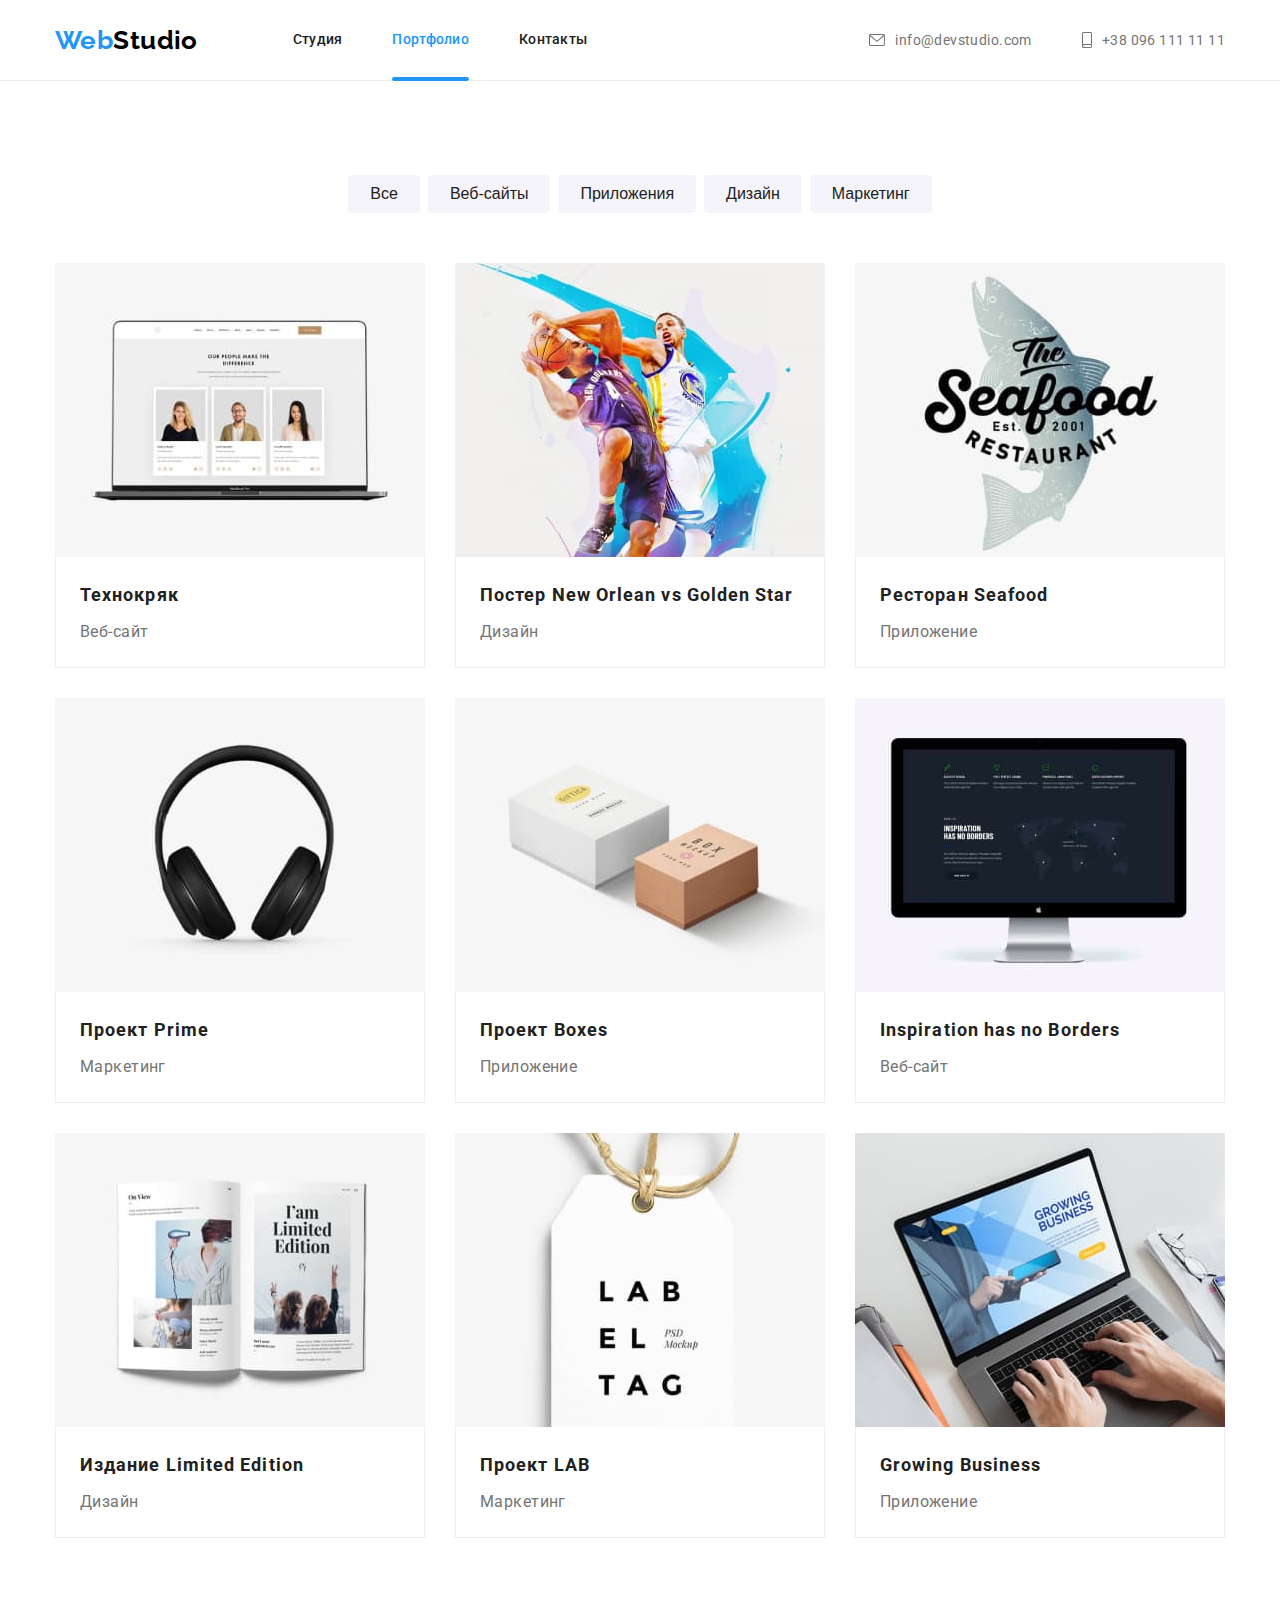
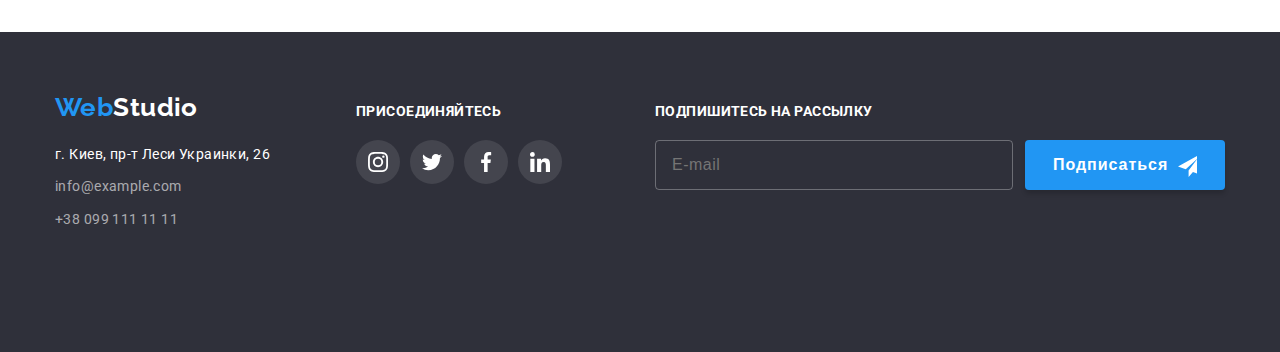
==== portfolio.html @ 33a48006 "clone files" ====
<!DOCTYPE html>
<html lang="ru">
  <head>
    <meta charset="UTF-8" />
    <meta http-equiv="X-UA-Compatible" content="IE=edge" />
    <meta name="viewport" content="width=device-width, initial-scale=1.0" />
    <title>Document</title>
    <link rel="preconnect" href="https://fonts.googleapis.com" />
    <link rel="preconnect" href="https://fonts.gstatic.com" crossorigin />
    <link
      href="https://fonts.googleapis.com/css2?family=Raleway:wght@700&family=Roboto:wght@400;500;700;900&display=swap"
      rel="stylesheet"
    />
    <link
      rel="stylesheet"
      href="https://cdnjs.cloudflare.com/ajax/libs/modern-normalize/1.1.0/modern-normalize.min.css"
      integrity="sha512-wpPYUAdjBVSE4KJnH1VR1HeZfpl1ub8YT/NKx4PuQ5NmX2tKuGu6U/JRp5y+Y8XG2tV+wKQpNHVUX03MfMFn9Q=="
      crossorigin="anonymous"
      referrerpolicy="no-referrer"
    />
    <link rel="stylesheet" href="./css/styles.css" />
  </head>
  <body>
    <!--шапка-->
    <header class="page-header">
      <div class="container header">
        <nav class="nav">
          <a href="" class="logo"><span class="accent">Web</span>Studio</a>
          <ul class="nav-list">
            <li class="item">
              <a href="./index.html" class="link">Студия</a>
            </li>
            <li class="item">
              <a href="./portfolio.html" class="link current">Портфолио</a>
            </li>
            <li class="item">
              <a href="" class="link">Контакты</a>
            </li>
          </ul>
        </nav>
        <ul class="auth-list">
          <li class="auth-item">
            <a href="mailto:info@devstudio.com" class="auth-link">
              <svg class="auth-icon" width="16" height="12">
                <use href="./images/icons.svg#icon-envelope"></use>
              </svg>
              info@devstudio.com</a
            >
          </li>
          <li class="auth-item">
            <a href="tel:+380961111111" class="auth-link">
              <svg class="auth-icon" width="10" height="16">
                <use href="./images/icons.svg#icon-smartphone"></use>
              </svg>
              +38 096 111 11 11</a
            >
          </li>
        </ul>
      </div>
    </header>

    <main>
      <!--Наши работы-->
      <section class="section">
        <div class="container">
          <h1 class="portfolio-title">Наши работы</h1>
          <ul class="portfolio-buttons">
            <li class="item">
              <button type="button" class="button">Все</button>
            </li>
            <li class="item">
              <button type="button" class="button">Веб-сайты</button>
            </li>
            <li class="item">
              <button type="button" class="button">Приложения</button>
            </li>
            <li class="item">
              <button type="button" class="button">Дизайн</button>
            </li>
            <li class="item">
              <button type="button" class="button">Маркетинг</button>
            </li>
          </ul>

          <ul class="portfolio-card">
            <li class="portfolio-card-item">
              <a class="portfolio-card-link" href="">
                <div class="portfolio-card-photo">
                  <div class="portfolio-overlay">
                    <p>
                      Ресурс предлагает комплексные предложения с разным уровнем
                      функционала и сервисов. Все это позволит посетителю
                      получить исчерпывающие сведения о компании или частном
                      лице.
                    </p>
                  </div>
                  <img
                    src="./images/work1.jpg"
                    alt="интерфейс веб-сайта на макбуке"
                    width="370"
                    height="294"
                  />
                </div>
                <div class="card-content">
                  <h2 class="title">Технокряк</h2>
                  <p class="text">Веб-сайт</p>
                </div>
              </a>
            </li>
            <li class="portfolio-card-item">
              <a class="portfolio-card-link" href="">
                <div class="portfolio-card-photo">
                  <div class="portfolio-overlay">
                    <p>
                      Ресурс предлагает комплексные предложения с разным уровнем
                      функционала и сервисов. Все это позволит посетителю
                      получить исчерпывающие сведения о компании или частном
                      лице.
                    </p>
                  </div>
                  <img
                    src="./images/work2.jpg"
                    alt="два баскетболиста с мячом"
                    width="370"
                    height="294"
                  />
                </div>
                <div class="card-content">
                  <h2 class="title">
                    Постер
                    <span lang="en">New Orlean vs Golden Star</span>
                  </h2>
                  <p class="text">Дизайн</p>
                </div>
              </a>
            </li>
            <li class="portfolio-card-item">
              <a class="portfolio-card-link" href="">
                <div class="portfolio-card-photo">
                  <div class="portfolio-overlay">
                    <p>
                      Ресурс предлагает комплексные предложения с разным уровнем
                      функционала и сервисов. Все это позволит посетителю
                      получить исчерпывающие сведения о компании или частном
                      лице.
                    </p>
                  </div>
                  <img
                    src="./images/work3.jpg"
                    alt="логотип ресторана сифуд"
                    width="370"
                    height="294"
                  />
                </div>
                <div class="card-content">
                  <h2 class="title">Ресторан <span lang="en">Seafood</span></h2>
                  <p class="text">Приложение</p>
                </div>
              </a>
            </li>
            <li class="portfolio-card-item">
              <a class="portfolio-card-link" href="">
                <div class="portfolio-card-photo">
                  <div class="portfolio-overlay">
                    <p>
                      Ресурс предлагает комплексные предложения с разным уровнем
                      функционала и сервисов. Все это позволит посетителю
                      получить исчерпывающие сведения о компании или частном
                      лице.
                    </p>
                  </div>
                  <img
                    src="./images/work4.jpg"
                    alt="наушники"
                    width="370"
                    height="294"
                  />
                </div>
                <div class="card-content">
                  <h2 class="title">Проект <span lang="en">Prime</span></h2>
                  <p class="text">Маркетинг</p>
                </div>
              </a>
            </li>
            <li class="portfolio-card-item">
              <a class="portfolio-card-link" href="">
                <div class="portfolio-card-photo">
                  <div class="portfolio-overlay">
                    <p>
                      Ресурс предлагает комплексные предложения с разным уровнем
                      функционала и сервисов. Все это позволит посетителю
                      получить исчерпывающие сведения о компании или частном
                      лице.
                    </p>
                  </div>
                  <img
                    src="./images/work5.jpg"
                    alt="две коробки"
                    width="370"
                    height="294"
                  />
                </div>
                <div class="card-content">
                  <h2 class="title">Проект <span lang="en">Boxes</span></h2>
                  <p class="text">Приложение</p>
                </div>
              </a>
            </li>
            <li class="portfolio-card-item">
              <a class="portfolio-card-link" href="">
                <div class="portfolio-card-photo">
                  <div class="portfolio-overlay">
                    <p>
                      Ресурс предлагает комплексные предложения с разным уровнем
                      функционала и сервисов. Все это позволит посетителю
                      получить исчерпывающие сведения о компании или частном
                      лице.
                    </p>
                  </div>
                  <img
                    src="./images/work6.jpg"
                    alt="интерфейс веб-сайта на мониторе"
                    width="370"
                    height="294"
                  />
                </div>
                <div class="card-content">
                  <h2 lang="en" class="title">Inspiration has no Borders</h2>
                  <p class="text">Веб-сайт</p>
                </div>
              </a>
            </li>
            <li class="portfolio-card-item">
              <a class="portfolio-card-link" href="">
                <div class="portfolio-card-photo">
                  <div class="portfolio-overlay">
                    <p>
                      Ресурс предлагает комплексные предложения с разным уровнем
                      функционала и сервисов. Все это позволит посетителю
                      получить исчерпывающие сведения о компании или частном
                      лице.
                    </p>
                  </div>
                  <img
                    src="./images/work7.jpg"
                    alt="разворот книги"
                    width="370"
                    height="294"
                  />
                </div>
                <div class="card-content">
                  <h2 class="title">
                    Издание
                    <span lang="en"> Limited Edition</span>
                  </h2>
                  <p class="text">Дизайн</p>
                </div>
              </a>
            </li>
            <li class="portfolio-card-item">
              <a class="portfolio-card-link" href="">
                <div class="portfolio-card-photo">
                  <div class="portfolio-overlay">
                    <p>
                      Ресурс предлагает комплексные предложения с разным уровнем
                      функционала и сервисов. Все это позволит посетителю
                      получить исчерпывающие сведения о компании или частном
                      лице.
                    </p>
                  </div>
                  <img
                    src="./images/work8.jpg"
                    alt="бирка с текстом"
                    width="370"
                    height="294"
                  />
                </div>
                <div class="card-content">
                  <h2 class="title">Проект <span lang="en">LAB</span></h2>
                  <p class="text">Маркетинг</p>
                </div>
              </a>
            </li>
            <li class="portfolio-card-item">
              <a class="portfolio-card-link" href="">
                <div class="portfolio-card-photo">
                  <div class="portfolio-overlay">
                    <p>
                      Ресурс предлагает комплексные предложения с разным уровнем
                      функционала и сервисов. Все это позволит посетителю
                      получить исчерпывающие сведения о компании или частном
                      лице.
                    </p>
                  </div>
                  <img
                    src="./images/work9.jpg"
                    alt="две руки печатают на макбуке"
                    width="370"
                    height="294"
                  />
                </div>
                <div class="card-content">
                  <h2 lang="en" class="title">Growing Business</h2>
                  <p class="text">Приложение</p>
                </div>
              </a>
            </li>
          </ul>
        </div>
      </section>
    </main>

    <footer class="footer">
      <div class="container box">
        <div class="footer-box-address">
          <a href="" class="footer-link"
            ><span class="accent">Web</span>Studio</a
          >
          <address>
            <ul class="footer-address">
              <li class="item">
                <a
                  href="https://goo.gl/maps/Y2mpPBSYpDZCKBSY6"
                  target="_blank"
                  rel="noopener noreferrer nofollow"
                  class="address"
                  >г. Киев, пр-т Леси Украинки, 26</a
                >
              </li>
              <li class="item">
                <a href="mailto:info@example.com" class="mail"
                  >info@example.com</a
                >
              </li>
              <li class="item">
                <a href="tel:+380991111111" class="phone">+38 099 111 11 11</a>
              </li>
            </ul>
          </address>
        </div>
        <div class="footer-box-cta">
          <p class="cta">присоединяйтесь</p>
          <ul class="cta-socials">
            <li class="cta-socials-item">
              <a href="" class="cta-socials-link">
                <svg class="cta-socials-icon" width="20" height="20">
                  <use href="./images/icons.svg#icon-instagram"></use>
                </svg>
              </a>
            </li>
            <li class="cta-socials-item">
              <a href="" class="cta-socials-link">
                <svg class="cta-socials-icon" width="20" height="20">
                  <use href="./images/icons.svg#icon-twitter"></use>
                </svg>
              </a>
            </li>
            <li class="cta-socials-item">
              <a href="" class="cta-socials-link">
                <svg class="cta-socials-icon" width="20" height="20">
                  <use href="./images/icons.svg#icon-facebook"></use>
                </svg>
              </a>
            </li>
            <li class="cta-socials-item">
              <a href="" class="cta-socials-link">
                <svg class="cta-socials-icon" width="20" height="20">
                  <use href="./images/icons.svg#icon-linkedin"></use>
                </svg>
              </a>
            </li>
          </ul>
        </div>
        <form name="signup-footer" class="form-footer">
          <div class="form-footer-field">
            <label class="form-footer-label" for="mail-footer"
              >Подпишитесь на рассылку</label
            >
            <input
              type="email"
              name="mail"
              id="mail-footer"
              placeholder="E-mail"
            />
          </div>

          <div class="form-footer-btn">
            <button type="submit" class="footer-btn">Подписаться</button>
          </div>
        </form>
      </div>
    </footer>
  </body>
</html>
---- css/styles.css ----
:root {
  --primary-text-color: #212121;
  --secondary-text-color: #757575;
  --accent-color: #2196f3;
  --primary-white-color: #ffffff;
  --logo-black-color: #000000;
  --address-grey-color: #ffffff99;
  --footer-background-color: #2f303a;
  --secondary-background-color: #f5f4fa;
  --timing-function: 250ms cubic-bezier(0.4, 0, 0.2, 1);
}

html {
  box-sizing: border-box;
}
*,
*::before,
*::after {
  box-sizing: inherit;
}

body {
  margin: 0;
  color: var(--primary-text-color);
  background-color: var(--primary-white-color);
  font-family: Roboto, sans-serif;
  letter-spacing: 0.03em;
  font-size: 14px;
}
ul {
  list-style: none;
  padding-left: 0;
  margin-top: 0;
  margin-bottom: 0;
}
a {
  text-decoration: none;
}

h1,
h2,
h3,
h4,
h5,
h6,
p {
  margin: 0;
  padding: 0;
}
img {
  display: block;
  max-width: 100%;
  height: auto;
}

/*  header */

.page-header {
  border-bottom: 1px solid #ececec;
}

.container {
  width: 1200px;
  padding-left: 15px;
  padding-right: 15px;
  margin-left: auto;
  margin-right: auto;
}
.section {
  padding-top: 94px;
  padding-bottom: 94px;
}

.header {
  display: flex;
  align-items: center;
}

.nav {
  display: flex;
}
.logo {
  align-self: center;
  color: var(--logo-black-color);
  text-decoration: none;
  font-family: Raleway, sans-serif;
  font-weight: 700;
  font-size: 26px;
  line-height: 1.19;
}
.accent {
  color: var(--accent-color);
}

/*  nav list*/

.nav-list {
  display: flex;
  margin-left: 95px;
  position: relative;
}

.nav-list .item + .item {
  margin-left: 50px;
}

.nav-list .link,
.auth-list .link {
  transition: color var(--timing-function);

  display: block;
  padding-top: 32px;
  padding-bottom: 32px;

  color: var(--primary-text-color);
  text-decoration: none;
  font-weight: 500;
  line-height: 1.14;
  letter-spacing: 0.02em;
}
.nav-list .link:hover,
.nav-list .link:focus {
  color: var(--accent-color);
}
.nav-list .link.current {
  position: relative;
  color: var(--accent-color);
}
.nav-list .link.current::after {
  content: "";
  position: absolute;
  left: 0;
  bottom: -1px;
  display: block;

  width: 100%;
  height: 4px;
  background: #2196f3;
  border-radius: 2px;
}
/*  auth-list */

.auth-list {
  display: flex;
  margin-left: auto;
}
.auth-link {
  transition: color var(--timing-function);

  color: var(--secondary-text-color);
  display: flex;
  align-items: center;
}
.auth-item + .auth-item {
  margin-left: 50px;
}

.auth-link:hover,
.auth-link:focus {
  color: var(--accent-color);
}

.auth-icon {
  fill: currentColor;
  margin-right: 10px;
}

.auth-item {
  padding-top: 32px;
  padding-bottom: 32px;
}

/* ---------------------------hero --------------------------*/
.hero {
  background-color: var(--footer-background-color);
  text-align: center;
  padding-top: 200px;
  padding-bottom: 200px;
}
.hero-title {
  margin: 0 auto;
  margin-bottom: 30px;
  width: 696px;
  color: var(--primary-white-color);
  font-weight: 900;
  font-size: 44px;
  line-height: 1.36;

  letter-spacing: 0.06em;
  text-transform: uppercase;
}
.hero-button {
  transition: background-color var(--timing-function);

  display: inline-block;
  border: none;
  border-radius: 4px;
  padding: 10px 32px;
  box-shadow: 0px 4px 4px rgba(0, 0, 0, 0.15);

  color: var(--primary-white-color);
  background-color: var(--accent-color);
  font-weight: 700;
  font-size: 16px;
  line-height: 1.88;
  letter-spacing: 0.06em;
  cursor: pointer;
}

.hero-button:hover,
.hero-button:focus {
  background-color: #188ce8;
}

.backdrop {
  transition: opacity 250ms linear;
  z-index: 1;
  position: fixed;
  top: 0;
  left: 0;
  width: 100%;
  height: 100%;
  background-color: rgba(0, 0, 0, 0.2);
  opacity: 1;
  z-index: 1;
}

.backdrop.is-hidden {
  visibility: hidden;
  opacity: 0;
  pointer-events: none;
}

.backdrop.is-hidden .modal {
  transform: translate(-50%, -50%) scaleX(0.5);
}

.modal {
  position: absolute;
  top: 50%;
  left: 50%;
  transform: translate(-50%, -50%) scaleX(1);
  transition: transform 250ms cubic-bezier(0.175, 0.885, 0.32, 1.275);
  min-height: 581px;
  min-width: 528px;
  background: #ffffff;
  box-shadow: 0px 1px 3px rgba(0, 0, 0, 0.12), 0px 1px 1px rgba(0, 0, 0, 0.14),
    0px 2px 1px rgba(0, 0, 0, 0.2);
  border-radius: 4px;
}

.modal-btn {
  transition: fill var(--timing-function);
  position: absolute;
  right: 9px;
  top: 13px;
  padding: 0;
  display: flex;
  justify-content: center;
  align-items: center;
  cursor: pointer;
  width: 30px;
  height: 30px;
  background: #ffffff;
  border-radius: 50%;
  border: 1px solid rgba(0, 0, 0, 0.1);
}

.modal-btn:hover,
.modal-btn:focus {
  fill: #2196f3;
  outline: none;
}

.modal-title {
  font-weight: 700;
  font-size: 20px;
  line-height: 1.15;
  text-align: center;
  letter-spacing: 0.03em;
  color: #212121;

  margin-bottom: 12px;
}
.modal-icon-close {
  width: 18px;
  height: 18px;
}

.modal-content {
  padding: 40px 39px 40px 41px;
}
.form-field {
  position: relative;
  display: flex;
  flex-direction: column;
  margin-bottom: 10px;
  padding: 0;
  height: 58px;
}
.form-input {
  transition: border var(--timing-function);

  border: 1px solid rgba(33, 33, 33, 0.2);
  border-radius: 4px;
  height: 40px;

  margin: 0;
  padding: 12px 42px;
  font: inherit;
}

.form-input:focus {
  border: 1px solid #2196f3;
  border-radius: 4px;
  outline: none;
  cursor: pointer;
}

.form-input:focus + .form-icons {
  fill: #2196f3;
}

.form-label,
.form-comments {
  margin-right: auto;
  margin-bottom: 4px;

  font-size: 12px;
  line-height: 1.16;
  letter-spacing: 0.01em;
  color: #757575;
}

.form-icons {
  transition: fill var(--timing-function);

  position: absolute;
  top: 45%;
  left: 12px;

  width: 18px;
  height: 18px;
}

.form-field-comments .form-textarea {
  height: 120px;
  resize: none;
  padding: 12px 16px;
  outline: none;

  border: 1px solid rgba(33, 33, 33, 0.2);
  border-radius: 4px;
}
.form-textarea::placeholder {
  font-family: "Roboto";
  font-style: normal;
  font-weight: 400;
  font-size: 14px;
  line-height: 16px;
  letter-spacing: 0.01em;
  color: rgba(117, 117, 117, 0.5);
}

.form-field-comments {
  position: relative;
  display: flex;
  flex-direction: column;
  margin-bottom: 10px;
  padding: 0;
  margin-bottom: 20px;
}

.form-checkbox input {
  width: 1px;
  height: 1px;
  overflow: hidden;
  opacity: 0;
  margin: -1px;
}

.form-checkbox-label {
  display: inline-flex;
  align-items: center;
  line-height: 1.71;
  color: #757575;
}
.form-checkbox-input:checked + .icon-check-svg {
  background-color: #2196f3;
  border: none;
}

.icon-check-svg {
  display: flex;
  align-items: center;

  width: 16px;
  height: 15px;
  margin-right: 7px;
  border: 2px solid #212121;
  border-radius: 2px;
}

.checkbox-svg {
  width: 100%;
  margin-top: 6px;
  margin-left: 2px;
}
.checkbox-text {
  margin-left: 5px;
  text-decoration: underline;
  color: #2196f3;
}
.form-btn {
  margin-top: 30px;
  display: inline-block;
  border: none;
  border-radius: 4px;
  padding: 10px 32px;
  box-shadow: 0px 4px 4px rgba(0, 0, 0, 0.15);
  width: 200px;
  height: 50px;

  color: var(--primary-white-color);
  background-color: var(--accent-color);
  font-weight: 700;
  font-size: 16px;
  line-height: 1.88;
  letter-spacing: 0.06em;
  cursor: pointer;
}

/* ------------------overlay -----------------*/
.overlay {
  max-width: 1600px;
  height: 600px;
  margin-left: auto;
  margin-right: auto;
  background-image: linear-gradient(
      to right,
      rgba(47, 48, 58, 0.4),
      rgba(47, 48, 58, 0.4)
    ),
    url(../images/overlay.jpg);
  background-size: cover;
  background-repeat: no-repeat;
  background-position: center;
}

/* ------------------------section features-------------------- */

.hidden-title {
  width: 1px;
  height: 1px;
  overflow: hidden;
  opacity: 0;
  margin: -1px;
}
.features-list .item + .item {
  margin-left: 30px;
}

.features-list {
  display: flex;
}

.features-list .item {
  flex-basis: calc(100% / 4);
}

.features-list .title {
  margin-bottom: 10px;

  font-size: 14px;
  font-weight: 700;
  line-height: 1.17;
  letter-spacing: 0.03em;
  text-align: left;
  text-transform: uppercase;
}
.features-list .text {
  color: var(--secondary-text-color);
  line-height: 1.71;
  font-size: 14px;
}

.features-icon {
  height: 120px;
  width: 270px;
  background-color: var(--secondary-background-color);
  margin-bottom: 30px;
  border-radius: 4px;

  display: flex;
  justify-content: center;
  align-items: center;
}

/* ------------------------section work----------------------- */

.work {
  padding-top: 0;
}
.work-item {
  position: relative;
}
.work-label {
  position: absolute;
  bottom: 0;
  left: 0;
  width: 100%;
  height: 70px;
  background: rgba(47, 48, 58, 0.8);
  border: 1px solid #000000;

  font-size: 14px;
  font-weight: 700;
  line-height: 1.14;
  text-align: center;
  text-transform: uppercase;
  color: #ffffff;
  padding: 27px;
}

.work-list {
  display: flex;
}
.work-item + .work-item {
  margin-left: 30px;
}

.work-title,
.team-title,
.clients-title {
  margin-bottom: 50px;
  font-size: 36px;
  line-height: 1.16;
  text-align: center;
  letter-spacing: 0.03em;
}
/* ----------------------section team ---------------------------*/
.team {
  background-color: var(--secondary-background-color);
}
.content {
  padding: 30px 32px;
  background-color: var(--primary-white-color);
}
.team-item {
  box-shadow: 0px 1px 3px rgba(0, 0, 0, 0.12), 0px 1px 1px rgba(0, 0, 0, 0.14),
    0px 2px 1px rgba(0, 0, 0, 0.2);
  border-radius: 0px 0px 4px 4px;
}
.team-card {
  display: inline-flex;
}
.team-card .team-item + .team-item {
  margin-left: 30px;
}

.team-card .position {
  color: var(--secondary-text-color);

  font-size: 16px;
  line-height: 1.18;
  text-align: center;
}

.team-card .name {
  margin-bottom: 10px;
  font-weight: 500;
  font-size: 16px;
  line-height: 1.18;
  text-align: center;
}

.team-social {
  display: flex;
  margin-top: 16px;
  width: 206px;
  height: 44px;
}
.team-social-item:not(:first-child) {
  margin-left: 10px;
}

.team-link {
  display: flex;
  width: 44px;
  height: 44px;
  border-radius: 50%;
  justify-content: center;
  align-items: center;
  color: #afb1b8;
  transition: color var(--timing-function),
    background-color var(--timing-function);
}

.team-link:hover,
.team-link:focus {
  background-color: var(--accent-color);
  color: var(--primary-white-color);
}
.team-icon {
  fill: currentColor;
}

/* -------------------------clients--------------------- */
.clients-list {
  display: flex;
  justify-content: center;
  align-items: center;
}

.clients-item {
  cursor: pointer;
  width: 170px;
  height: 92px;
}
.clients-link {
  transition: color var(--timing-function), border-color var(--timing-function);

  display: inline-flex;
  justify-content: center;
  align-items: center;
  width: 170px;
  height: 92px;
  color: #afb1b8;
  border: 1px solid #afb1b8;
  border-radius: 4px;
}

.clients-icon {
  fill: currentColor;
}

.clients-link:hover,
.clients-link:focus {
  color: var(--accent-color);
  border-color: var(--accent-color);
}

.clients-item:not(:last-child) {
  margin-right: 30px;
}

/* ---------------------------footer ----------------------*/
.footer {
  background-color: var(--footer-background-color);
  padding-top: 60px;
  padding-bottom: 60px;
}

.footer-link {
  color: var(--primary-white-color);
  text-decoration: none;
  font-family: Raleway, sans-serif;
  font-weight: 700;
  font-size: 26px;
  line-height: 1.19;
  margin-top: 60px;
}

.box {
  display: flex;
  align-items: baseline;
}
.footer-box-address {
  margin-right: 70px;
}

.footer-address .item:not(:last-child) {
  margin-bottom: 9px;
}
.footer-address {
  margin-top: 20px;
  font-style: normal;
  margin-bottom: 60px;
  width: 231px;
}

.footer-address .address:hover,
.footer-address .address:focus {
  color: var(--accent-color);
}
.footer-address .mail:hover,
.footer-address .mail:focus {
  color: var(--accent-color);
}
.footer-address .phone:hover,
.footer-address .phone:focus {
  color: var(--accent-color);
}

.address {
  transition: color var(--timing-function);

  color: var(--primary-white-color);
  line-height: 1.71;
}
.mail,
.phone {
  transition: color var(--timing-function);

  color: var(--address-grey-color);
  line-height: 1.71;
}

.cta {
  font-weight: 700;
  line-height: 1.14;
  text-transform: uppercase;
  color: var(--primary-white-color);
}

.cta-socials {
  display: flex;
  margin-top: 20px;
}
.cta-socials-item:not(:last-child) {
  margin-right: 10px;
}

.cta-socials-link {
  transition: background-color var(--timing-function);

  display: flex;
  width: 44px;
  height: 44px;
  border-radius: 50%;
  justify-content: center;
  align-items: center;
  background-color: #ffffff1a;
  color: var(--primary-white-color);
}
.cta-socials-icon {
  fill: currentColor;
}
.cta-socials-link:hover,
.cta-socials-link:focus {
  background-color: var(--accent-color);
}

.form-footer {
  display: flex;
  align-items: flex-end;
  margin-left: 93px;
}

.form-footer-field {
  display: flex;
  flex-direction: column;
}
.form-footer-label {
  font-weight: 700;
  line-height: 1.14;
  letter-spacing: 0.03em;
  text-transform: uppercase;
  color: #ffffff;
  margin-bottom: 20px;
}

.form-footer-field input {
  outline: none;
  margin-right: 12px;
  width: 358px;
  height: 50px;
  padding: 15px 16px;
  background: transparent;
  border: 1px solid rgba(255, 255, 255, 0.3);
  border-radius: 4px;

  font-size: 16px;
  line-height: 1.25;
  letter-spacing: 0.03em;
  color: rgba(255, 255, 255, 0.6);
}

.footer-btn {
  width: 200px;
  height: 50px;
  padding: 10px 28px;
  background: #2196f3;
  box-shadow: 0px 4px 4px rgba(0, 0, 0, 0.15);
  border-radius: 4px;
  border: none;

  font-weight: 700;
  font-size: 16px;
  line-height: 1.88;
  display: flex;
  align-items: center;
  letter-spacing: 0.06em;
  color: #ffffff;
}

.footer-btn::after {
  content: "";
  background-image: url("data:image/svg+xml;charset=UTF-8,%3csvg width='24' height='24' fill='none' xmlns='http://www.w3.org/2000/svg'%3e%3cpath d='M24 0 0 13.5l7.67 2.84L19.5 5.25l-8.998 12.14.007.002-.009-.002V24l4.301-5.018L20.251 21 24 0Z' fill='%23fff'/%3e%3c/svg%3e");
  width: 24px;
  height: 24px;
  margin-left: 10px;
}

/* ----------------------------portfolio-------------------------- */
.portfolio-title {
  display: none;
}

.portfolio-buttons {
  display: flex;
  justify-content: center;
  margin-bottom: 50px;
}

.portfolio-buttons .item + .item {
  margin-left: 8px;
}

.portfolio-buttons .button {
  transition: color var(--timing-function),
    background-color var(--timing-function), box-shadow var(--timing-function);

  border: 0px;
  border-radius: 4px;
  padding: 6px 22px;

  color: var(--primary-text-color);
  background-color: var(--secondary-background-color);
  cursor: pointer;
  font-weight: 500;
  font-size: 16px;
  line-height: 1.62;
  text-align: center;
}

.button:hover,
.button:focus {
  color: var(--primary-white-color);
  background-color: var(--accent-color);

  box-shadow: 0px 3px 1px rgba(0, 0, 0, 0.1), 0px 1px 2px rgba(0, 0, 0, 0.08),
    0px 2px 2px rgba(0, 0, 0, 0.12);
  border-radius: 4px;
}

.portfolio-card {
  display: flex;
  flex-wrap: wrap;
  margin-left: -30px;
  margin-top: -30px;
}

.portfolio-card-item {
  flex-basis: calc((100% - 90px) / 3);
  margin-left: 30px;
  margin-top: 30px;
}

.portfolio-card-link:hover,
.portfolio-card-link:focus {
  box-shadow: 0px 4px 4px rgba(0, 0, 0, 0.25);
}
.portfolio-card-link {
  display: block;
  transition: box-shadow var(--timing-function);
}

.card-content {
  padding: 20px 24px;
  border-bottom: 1px solid #eeeeee;
  border-left: 1px solid #eeeeee;
  border-right: 1px solid #eeeeee;
  box-sizing: border-box;
}

.portfolio-card .title {
  color: var(--primary-text-color);
  font-weight: 700;
  font-size: 18px;
  line-height: 2;
  letter-spacing: 0.06em;
}

.portfolio-card .text {
  margin-top: 4px;
  color: var(--secondary-text-color);
  font-size: 16px;
  line-height: 1.87;
}

.portfolio-card-photo {
  position: relative;
  overflow: hidden;
}
.portfolio-overlay {
  padding: 63px 24px;
  position: absolute;
  top: 0;
  left: 0;
  width: 100%;
  height: 100%;
  background-color: rgba(33, 150, 243, 0.9);

  transform: translateY(101%);
  transition: transform var(--timing-function);
}
.portfolio-card-link:hover .portfolio-overlay,
.portfolio-card-link:focus .portfolio-overlay {
  transform: translateX(0);
}

.portfolio-overlay p {
  font-size: 18px;
  line-height: 1.56;
  letter-spacing: 0.03em;
  color: var(--primary-white-color);
}
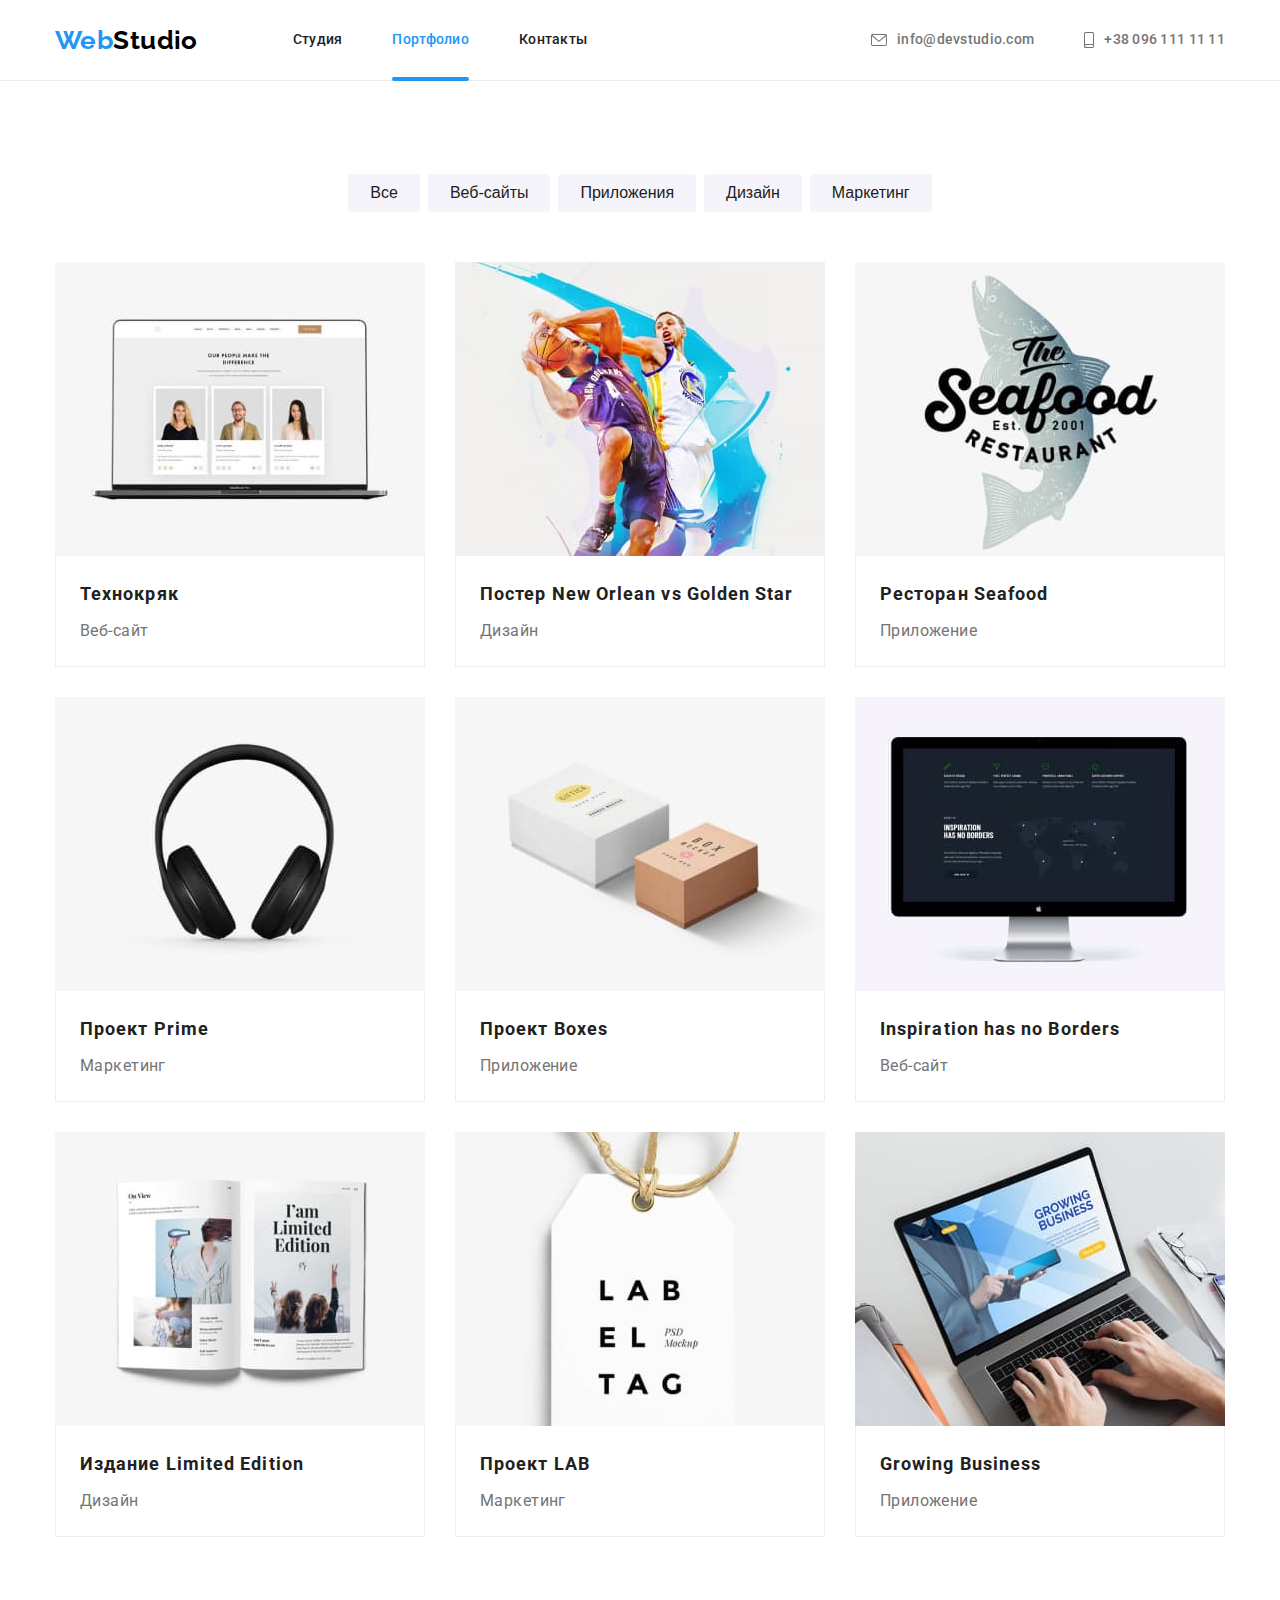
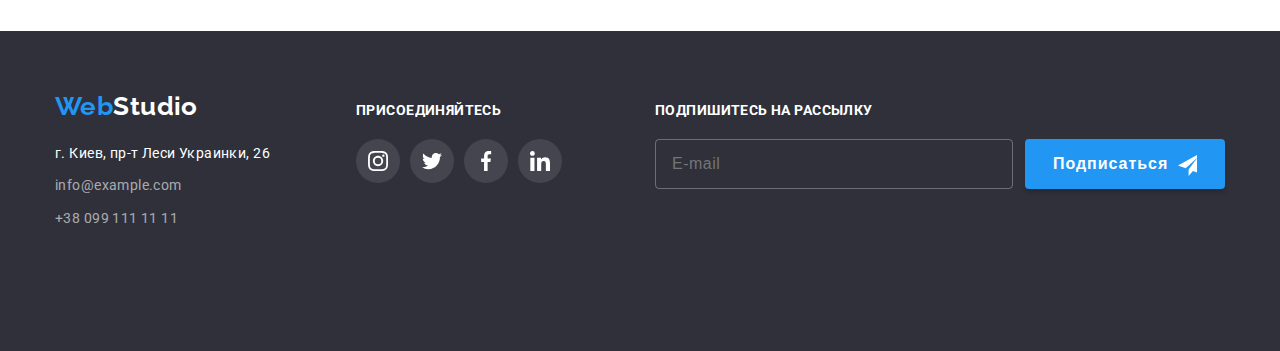
==== commit 08b2194d: "use the BEM methodoly" ====
--- a/portfolio.html
+++ b/portfolio.html
@@ -25,31 +25,31 @@
     <header class="page-header">
       <div class="container header">
         <nav class="nav">
-          <a href="" class="logo"><span class="accent">Web</span>Studio</a>
-          <ul class="nav-list">
-            <li class="item">
-              <a href="./index.html" class="link">Студия</a>
-            </li>
-            <li class="item">
-              <a href="./portfolio.html" class="link current">Портфолио</a>
-            </li>
-            <li class="item">
-              <a href="" class="link">Контакты</a>
+          <a href="" class="logo"><span class="logo--color">Web</span>Studio</a>
+          <ul class="nav__list">
+            <li class="nav__item">
+              <a href="./index.html" class="nav__link">Студия</a>
+            </li>
+            <li class="nav__item">
+              <a href="" class="nav__link nav__link--current">Портфолио</a>
+            </li>
+            <li class="nav__item">
+              <a href="" class="nav__link">Контакты</a>
             </li>
           </ul>
         </nav>
         <ul class="auth-list">
-          <li class="auth-item">
-            <a href="mailto:info@devstudio.com" class="auth-link">
-              <svg class="auth-icon" width="16" height="12">
+          <li class="auth-list__item">
+            <a href="mailto:info@devstudio.com" class="auth-list__link">
+              <svg class="auth-list__icon" width="16" height="12">
                 <use href="./images/icons.svg#icon-envelope"></use>
               </svg>
               info@devstudio.com</a
             >
           </li>
-          <li class="auth-item">
-            <a href="tel:+380961111111" class="auth-link">
-              <svg class="auth-icon" width="10" height="16">
+          <li class="auth-list__item">
+            <a href="tel:+380961111111" class="auth-list__link">
+              <svg class="auth-list__icon" width="10" height="16">
                 <use href="./images/icons.svg#icon-smartphone"></use>
               </svg>
               +38 096 111 11 11</a
@@ -63,31 +63,33 @@
       <!--Наши работы-->
       <section class="section">
         <div class="container">
-          <h1 class="portfolio-title">Наши работы</h1>
-          <ul class="portfolio-buttons">
-            <li class="item">
-              <button type="button" class="button">Все</button>
-            </li>
-            <li class="item">
-              <button type="button" class="button">Веб-сайты</button>
-            </li>
-            <li class="item">
-              <button type="button" class="button">Приложения</button>
-            </li>
-            <li class="item">
-              <button type="button" class="button">Дизайн</button>
-            </li>
-            <li class="item">
-              <button type="button" class="button">Маркетинг</button>
+          <h1 class="hidden-title">Наши работы</h1>
+          <ul class="portfolio">
+            <li class="portfolio__item">
+              <button type="button" class="portfolio__button">Все</button>
+            </li>
+            <li class="portfolio__item">
+              <button type="button" class="portfolio__button">Веб-сайты</button>
+            </li>
+            <li class="portfolio__item">
+              <button type="button" class="portfolio__button">
+                Приложения
+              </button>
+            </li>
+            <li class="portfolio__item">
+              <button type="button" class="portfolio__button">Дизайн</button>
+            </li>
+            <li class="portfolio__item">
+              <button type="button" class="portfolio__button">Маркетинг</button>
             </li>
           </ul>
 
-          <ul class="portfolio-card">
-            <li class="portfolio-card-item">
-              <a class="portfolio-card-link" href="">
-                <div class="portfolio-card-photo">
-                  <div class="portfolio-overlay">
-                    <p>
+          <ul class="portfolio-card-set">
+            <li class="portfolio-card-set__item">
+              <a class="portfolio-card-set__link" href="">
+                <div class="portfolio-card-set__photo">
+                  <div class="portfolio-card-set__overlay">
+                    <p class="portfolio-card-set__desc">
                       Ресурс предлагает комплексные предложения с разным уровнем
                       функционала и сервисов. Все это позволит посетителю
                       получить исчерпывающие сведения о компании или частном
@@ -101,17 +103,17 @@
                     height="294"
                   />
                 </div>
-                <div class="card-content">
-                  <h2 class="title">Технокряк</h2>
-                  <p class="text">Веб-сайт</p>
-                </div>
-              </a>
-            </li>
-            <li class="portfolio-card-item">
-              <a class="portfolio-card-link" href="">
-                <div class="portfolio-card-photo">
-                  <div class="portfolio-overlay">
-                    <p>
+                <div class="portfolio-card-set__content">
+                  <h2 class="portfolio-card-set__title">Технокряк</h2>
+                  <p class="portfolio-card-set__text">Веб-сайт</p>
+                </div>
+              </a>
+            </li>
+            <li class="portfolio-card-set__item">
+              <a class="portfolio-card-set__link" href="">
+                <div class="portfolio-card-set__photo">
+                  <div class="portfolio-card-set__overlay">
+                    <p class="portfolio-card-set__desc">
                       Ресурс предлагает комплексные предложения с разным уровнем
                       функционала и сервисов. Все это позволит посетителю
                       получить исчерпывающие сведения о компании или частном
@@ -125,20 +127,20 @@
                     height="294"
                   />
                 </div>
-                <div class="card-content">
-                  <h2 class="title">
+                <div class="portfolio-card-set__content">
+                  <h2 class="portfolio-card-set__title">
                     Постер
                     <span lang="en">New Orlean vs Golden Star</span>
                   </h2>
-                  <p class="text">Дизайн</p>
-                </div>
-              </a>
-            </li>
-            <li class="portfolio-card-item">
-              <a class="portfolio-card-link" href="">
-                <div class="portfolio-card-photo">
-                  <div class="portfolio-overlay">
-                    <p>
+                  <p class="portfolio-card-set__text">Дизайн</p>
+                </div>
+              </a>
+            </li>
+            <li class="portfolio-card-set__item">
+              <a class="portfolio-card-set__link" href="">
+                <div class="portfolio-card-set__photo">
+                  <div class="portfolio-card-set__overlay">
+                    <p class="portfolio-card-set__desc">
                       Ресурс предлагает комплексные предложения с разным уровнем
                       функционала и сервисов. Все это позволит посетителю
                       получить исчерпывающие сведения о компании или частном
@@ -152,17 +154,19 @@
                     height="294"
                   />
                 </div>
-                <div class="card-content">
-                  <h2 class="title">Ресторан <span lang="en">Seafood</span></h2>
-                  <p class="text">Приложение</p>
-                </div>
-              </a>
-            </li>
-            <li class="portfolio-card-item">
-              <a class="portfolio-card-link" href="">
-                <div class="portfolio-card-photo">
-                  <div class="portfolio-overlay">
-                    <p>
+                <div class="portfolio-card-set__content">
+                  <h2 class="portfolio-card-set__title">
+                    Ресторан <span lang="en">Seafood</span>
+                  </h2>
+                  <p class="portfolio-card-set__text">Приложение</p>
+                </div>
+              </a>
+            </li>
+            <li class="portfolio-card-set__item">
+              <a class="portfolio-card-set__link" href="">
+                <div class="portfolio-card-set__photo">
+                  <div class="portfolio-card-set__overlay">
+                    <p class="portfolio-card-set__desc">
                       Ресурс предлагает комплексные предложения с разным уровнем
                       функционала и сервисов. Все это позволит посетителю
                       получить исчерпывающие сведения о компании или частном
@@ -176,17 +180,19 @@
                     height="294"
                   />
                 </div>
-                <div class="card-content">
-                  <h2 class="title">Проект <span lang="en">Prime</span></h2>
-                  <p class="text">Маркетинг</p>
-                </div>
-              </a>
-            </li>
-            <li class="portfolio-card-item">
-              <a class="portfolio-card-link" href="">
-                <div class="portfolio-card-photo">
-                  <div class="portfolio-overlay">
-                    <p>
+                <div class="portfolio-card-set__content">
+                  <h2 class="portfolio-card-set__title">
+                    Проект <span lang="en">Prime</span>
+                  </h2>
+                  <p class="portfolio-card-set__text">Маркетинг</p>
+                </div>
+              </a>
+            </li>
+            <li class="portfolio-card-set__item">
+              <a class="portfolio-card-set__link" href="">
+                <div class="portfolio-card-set__photo">
+                  <div class="portfolio-card-set__overlay">
+                    <p class="portfolio-card-set__desc">
                       Ресурс предлагает комплексные предложения с разным уровнем
                       функционала и сервисов. Все это позволит посетителю
                       получить исчерпывающие сведения о компании или частном
@@ -200,17 +206,19 @@
                     height="294"
                   />
                 </div>
-                <div class="card-content">
-                  <h2 class="title">Проект <span lang="en">Boxes</span></h2>
-                  <p class="text">Приложение</p>
-                </div>
-              </a>
-            </li>
-            <li class="portfolio-card-item">
-              <a class="portfolio-card-link" href="">
-                <div class="portfolio-card-photo">
-                  <div class="portfolio-overlay">
-                    <p>
+                <div class="portfolio-card-set__content">
+                  <h2 class="portfolio-card-set__title">
+                    Проект <span lang="en">Boxes</span>
+                  </h2>
+                  <p class="portfolio-card-set__text">Приложение</p>
+                </div>
+              </a>
+            </li>
+            <li class="portfolio-card-set__item">
+              <a class="portfolio-card-set__link" href="">
+                <div class="portfolio-card-set__photo">
+                  <div class="portfolio-card-set__overlay">
+                    <p class="portfolio-card-set__desc">
                       Ресурс предлагает комплексные предложения с разным уровнем
                       функционала и сервисов. Все это позволит посетителю
                       получить исчерпывающие сведения о компании или частном
@@ -224,17 +232,19 @@
                     height="294"
                   />
                 </div>
-                <div class="card-content">
-                  <h2 lang="en" class="title">Inspiration has no Borders</h2>
-                  <p class="text">Веб-сайт</p>
-                </div>
-              </a>
-            </li>
-            <li class="portfolio-card-item">
-              <a class="portfolio-card-link" href="">
-                <div class="portfolio-card-photo">
-                  <div class="portfolio-overlay">
-                    <p>
+                <div class="portfolio-card-set__content">
+                  <h2 lang="en" class="portfolio-card-set__title">
+                    Inspiration has no Borders
+                  </h2>
+                  <p class="portfolio-card-set__text">Веб-сайт</p>
+                </div>
+              </a>
+            </li>
+            <li class="portfolio-card-set__item">
+              <a class="portfolio-card-set__link" href="">
+                <div class="portfolio-card-set__photo">
+                  <div class="portfolio-card-set__overlay">
+                    <p class="portfolio-card-set__desc">
                       Ресурс предлагает комплексные предложения с разным уровнем
                       функционала и сервисов. Все это позволит посетителю
                       получить исчерпывающие сведения о компании или частном
@@ -248,20 +258,20 @@
                     height="294"
                   />
                 </div>
-                <div class="card-content">
-                  <h2 class="title">
+                <div class="portfolio-card-set__content">
+                  <h2 class="portfolio-card-set__title">
                     Издание
                     <span lang="en"> Limited Edition</span>
                   </h2>
-                  <p class="text">Дизайн</p>
-                </div>
-              </a>
-            </li>
-            <li class="portfolio-card-item">
-              <a class="portfolio-card-link" href="">
-                <div class="portfolio-card-photo">
-                  <div class="portfolio-overlay">
-                    <p>
+                  <p class="portfolio-card-set__text">Дизайн</p>
+                </div>
+              </a>
+            </li>
+            <li class="portfolio-card-set__item">
+              <a class="portfolio-card-set__link" href="">
+                <div class="portfolio-card-set__photo">
+                  <div class="portfolio-card-set__overlay">
+                    <p class="portfolio-card-set__desc">
                       Ресурс предлагает комплексные предложения с разным уровнем
                       функционала и сервисов. Все это позволит посетителю
                       получить исчерпывающие сведения о компании или частном
@@ -275,17 +285,19 @@
                     height="294"
                   />
                 </div>
-                <div class="card-content">
-                  <h2 class="title">Проект <span lang="en">LAB</span></h2>
-                  <p class="text">Маркетинг</p>
-                </div>
-              </a>
-            </li>
-            <li class="portfolio-card-item">
-              <a class="portfolio-card-link" href="">
-                <div class="portfolio-card-photo">
-                  <div class="portfolio-overlay">
-                    <p>
+                <div class="portfolio-card-set__content">
+                  <h2 class="portfolio-card-set__title">
+                    Проект <span lang="en">LAB</span>
+                  </h2>
+                  <p class="portfolio-card-set__text">Маркетинг</p>
+                </div>
+              </a>
+            </li>
+            <li class="portfolio-card-set__item">
+              <a class="portfolio-card-set__link" href="">
+                <div class="portfolio-card-set__photo">
+                  <div class="portfolio-card-set__overlay">
+                    <p class="portfolio-card-set__desc">
                       Ресурс предлагает комплексные предложения с разным уровнем
                       функционала и сервисов. Все это позволит посетителю
                       получить исчерпывающие сведения о компании или частном
@@ -299,9 +311,11 @@
                     height="294"
                   />
                 </div>
-                <div class="card-content">
-                  <h2 lang="en" class="title">Growing Business</h2>
-                  <p class="text">Приложение</p>
+                <div class="portfolio-card-set__content">
+                  <h2 lang="en" class="portfolio-card-set__title">
+                    Growing Business
+                  </h2>
+                  <p class="portfolio-card-set__text">Приложение</p>
                 </div>
               </a>
             </li>
@@ -312,59 +326,61 @@
 
     <footer class="footer">
       <div class="container box">
-        <div class="footer-box-address">
-          <a href="" class="footer-link"
-            ><span class="accent">Web</span>Studio</a
+        <div class="box__address">
+          <a href="" class="logo logo--inverse"
+            ><span class="logo--color">Web</span>Studio</a
           >
           <address>
-            <ul class="footer-address">
-              <li class="item">
+            <ul class="footer__list">
+              <li class="footer__item">
                 <a
                   href="https://goo.gl/maps/Y2mpPBSYpDZCKBSY6"
                   target="_blank"
                   rel="noopener noreferrer nofollow"
-                  class="address"
+                  class="footer__address"
                   >г. Киев, пр-т Леси Украинки, 26</a
                 >
               </li>
-              <li class="item">
-                <a href="mailto:info@example.com" class="mail"
+              <li class="footer__item">
+                <a href="mailto:info@example.com" class="footer__mail"
                   >info@example.com</a
                 >
               </li>
-              <li class="item">
-                <a href="tel:+380991111111" class="phone">+38 099 111 11 11</a>
+              <li class="footer__item">
+                <a href="tel:+380991111111" class="footer__phone"
+                  >+38 099 111 11 11</a
+                >
               </li>
             </ul>
           </address>
         </div>
-        <div class="footer-box-cta">
-          <p class="cta">присоединяйтесь</p>
-          <ul class="cta-socials">
-            <li class="cta-socials-item">
-              <a href="" class="cta-socials-link">
-                <svg class="cta-socials-icon" width="20" height="20">
+        <div class="join-us">
+          <p class="join-us__title">присоединяйтесь</p>
+          <ul class="join-us__socials">
+            <li class="join-us__item">
+              <a href="" class="join-us__link">
+                <svg class="join-us__icon" width="20" height="20">
                   <use href="./images/icons.svg#icon-instagram"></use>
                 </svg>
               </a>
             </li>
-            <li class="cta-socials-item">
-              <a href="" class="cta-socials-link">
-                <svg class="cta-socials-icon" width="20" height="20">
+            <li class="join-us__item">
+              <a href="" class="join-us__link">
+                <svg class="join-us__icon" width="20" height="20">
                   <use href="./images/icons.svg#icon-twitter"></use>
                 </svg>
               </a>
             </li>
-            <li class="cta-socials-item">
-              <a href="" class="cta-socials-link">
-                <svg class="cta-socials-icon" width="20" height="20">
+            <li class="join-us__item">
+              <a href="" class="join-us__link">
+                <svg class="join-us__icon" width="20" height="20">
                   <use href="./images/icons.svg#icon-facebook"></use>
                 </svg>
               </a>
             </li>
-            <li class="cta-socials-item">
-              <a href="" class="cta-socials-link">
-                <svg class="cta-socials-icon" width="20" height="20">
+            <li class="join-us__item">
+              <a href="" class="join-us__link">
+                <svg class="join-us__icon" width="20" height="20">
                   <use href="./images/icons.svg#icon-linkedin"></use>
                 </svg>
               </a>
@@ -372,11 +388,12 @@
           </ul>
         </div>
         <form name="signup-footer" class="form-footer">
-          <div class="form-footer-field">
-            <label class="form-footer-label" for="mail-footer"
+          <div class="form-footer__field">
+            <label class="form-footer__label" for="mail-footer"
               >Подпишитесь на рассылку</label
             >
             <input
+              class="form-footer__mail"
               type="email"
               name="mail"
               id="mail-footer"
@@ -384,8 +401,10 @@
             />
           </div>
 
-          <div class="form-footer-btn">
-            <button type="submit" class="footer-btn">Подписаться</button>
+          <div class="footer-btn">
+            <button type="submit" class="footer-btn__sign-up">
+              Подписаться
+            </button>
           </div>
         </form>
       </div>
--- a/css/styles.css
+++ b/css/styles.css
@@ -79,6 +79,7 @@
 .nav {
   display: flex;
 }
+
 .logo {
   align-self: center;
   color: var(--logo-black-color);
@@ -88,24 +89,24 @@
   font-size: 26px;
   line-height: 1.19;
 }
-.accent {
+.logo--color {
   color: var(--accent-color);
 }
 
 /*  nav list*/
 
-.nav-list {
+.nav__list {
   display: flex;
   margin-left: 95px;
   position: relative;
 }
 
-.nav-list .item + .item {
+.nav__item + .nav__item {
   margin-left: 50px;
 }
 
-.nav-list .link,
-.auth-list .link {
+.nav__link,
+.auth-list__link {
   transition: color var(--timing-function);
 
   display: block;
@@ -118,15 +119,15 @@
   line-height: 1.14;
   letter-spacing: 0.02em;
 }
-.nav-list .link:hover,
-.nav-list .link:focus {
+.nav__link:hover,
+.nav__link:focus {
   color: var(--accent-color);
 }
-.nav-list .link.current {
+.nav__link--current {
   position: relative;
   color: var(--accent-color);
 }
-.nav-list .link.current::after {
+.nav__link--current::after {
   content: "";
   position: absolute;
   left: 0;
@@ -144,30 +145,25 @@
   display: flex;
   margin-left: auto;
 }
-.auth-link {
+.auth-list__link {
   transition: color var(--timing-function);
 
   color: var(--secondary-text-color);
   display: flex;
   align-items: center;
 }
-.auth-item + .auth-item {
+.auth-list__item + .auth-list__item {
   margin-left: 50px;
 }
 
-.auth-link:hover,
-.auth-link:focus {
+.auth-list__link:hover,
+.auth-list__link:focus {
   color: var(--accent-color);
 }
 
-.auth-icon {
+.auth-list__icon {
   fill: currentColor;
   margin-right: 10px;
-}
-
-.auth-item {
-  padding-top: 32px;
-  padding-bottom: 32px;
 }
 
 /* ---------------------------hero --------------------------*/
@@ -177,7 +173,7 @@
   padding-top: 200px;
   padding-bottom: 200px;
 }
-.hero-title {
+.hero__title {
   margin: 0 auto;
   margin-bottom: 30px;
   width: 696px;
@@ -189,7 +185,7 @@
   letter-spacing: 0.06em;
   text-transform: uppercase;
 }
-.hero-button {
+.hero__button {
   transition: background-color var(--timing-function);
 
   display: inline-block;
@@ -207,8 +203,8 @@
   cursor: pointer;
 }
 
-.hero-button:hover,
-.hero-button:focus {
+.hero__button:hover,
+.hero__button:focus {
   background-color: #188ce8;
 }
 
@@ -216,13 +212,13 @@
   transition: opacity 250ms linear;
   z-index: 1;
   position: fixed;
+
   top: 0;
   left: 0;
   width: 100%;
   height: 100%;
   background-color: rgba(0, 0, 0, 0.2);
   opacity: 1;
-  z-index: 1;
 }
 
 .backdrop.is-hidden {
@@ -249,7 +245,7 @@
   border-radius: 4px;
 }
 
-.modal-btn {
+.modal__btn {
   transition: fill var(--timing-function);
   position: absolute;
   right: 9px;
@@ -266,13 +262,13 @@
   border: 1px solid rgba(0, 0, 0, 0.1);
 }
 
-.modal-btn:hover,
-.modal-btn:focus {
+.modal__btn:hover,
+.modal__btn:focus {
   fill: #2196f3;
   outline: none;
 }
 
-.modal-title {
+.modal__title {
   font-weight: 700;
   font-size: 20px;
   line-height: 1.15;
@@ -282,15 +278,15 @@
 
   margin-bottom: 12px;
 }
-.modal-icon-close {
+.modal__icon-close {
   width: 18px;
   height: 18px;
 }
 
-.modal-content {
+.modal__content {
   padding: 40px 39px 40px 41px;
 }
-.form-field {
+.form__field {
   position: relative;
   display: flex;
   flex-direction: column;
@@ -298,7 +294,7 @@
   padding: 0;
   height: 58px;
 }
-.form-input {
+.form__input {
   transition: border var(--timing-function);
 
   border: 1px solid rgba(33, 33, 33, 0.2);
@@ -310,19 +306,19 @@
   font: inherit;
 }
 
-.form-input:focus {
+.form__input:focus {
   border: 1px solid #2196f3;
   border-radius: 4px;
   outline: none;
   cursor: pointer;
 }
 
-.form-input:focus + .form-icons {
+.form__input:focus + .form__icons {
   fill: #2196f3;
 }
 
-.form-label,
-.form-comments {
+.form__label,
+.form__comments {
   margin-right: auto;
   margin-bottom: 4px;
 
@@ -332,7 +328,7 @@
   color: #757575;
 }
 
-.form-icons {
+.form__icons {
   transition: fill var(--timing-function);
 
   position: absolute;
@@ -342,8 +338,7 @@
   width: 18px;
   height: 18px;
 }
-
-.form-field-comments .form-textarea {
+.form__textarea {
   height: 120px;
   resize: none;
   padding: 12px 16px;
@@ -352,7 +347,7 @@
   border: 1px solid rgba(33, 33, 33, 0.2);
   border-radius: 4px;
 }
-.form-textarea::placeholder {
+.form__textarea::placeholder {
   font-family: "Roboto";
   font-style: normal;
   font-weight: 400;
@@ -362,7 +357,7 @@
   color: rgba(117, 117, 117, 0.5);
 }
 
-.form-field-comments {
+.form__field-comments {
   position: relative;
   display: flex;
   flex-direction: column;
@@ -371,7 +366,7 @@
   margin-bottom: 20px;
 }
 
-.form-checkbox input {
+.checkbox__input {
   width: 1px;
   height: 1px;
   overflow: hidden;
@@ -379,18 +374,18 @@
   margin: -1px;
 }
 
-.form-checkbox-label {
+.checkbox__label {
   display: inline-flex;
   align-items: center;
   line-height: 1.71;
   color: #757575;
 }
-.form-checkbox-input:checked + .icon-check-svg {
+.checkbox__input:checked + .checkbox__icon {
   background-color: #2196f3;
   border: none;
 }
 
-.icon-check-svg {
+.checkbox__icon {
   display: flex;
   align-items: center;
 
@@ -401,17 +396,17 @@
   border-radius: 2px;
 }
 
-.checkbox-svg {
+.checkbox__svg {
   width: 100%;
   margin-top: 6px;
   margin-left: 2px;
 }
-.checkbox-text {
+.checkbox__text {
   margin-left: 5px;
   text-decoration: underline;
   color: #2196f3;
 }
-.form-btn {
+.form__btn {
   margin-top: 30px;
   display: inline-block;
   border: none;
@@ -456,19 +451,19 @@
   opacity: 0;
   margin: -1px;
 }
-.features-list .item + .item {
+.features__item + .features__item {
   margin-left: 30px;
 }
 
-.features-list {
-  display: flex;
-}
-
-.features-list .item {
+.features {
+  display: flex;
+}
+
+.features__item {
   flex-basis: calc(100% / 4);
 }
 
-.features-list .title {
+.features__title {
   margin-bottom: 10px;
 
   font-size: 14px;
@@ -478,13 +473,13 @@
   text-align: left;
   text-transform: uppercase;
 }
-.features-list .text {
+.features__text {
   color: var(--secondary-text-color);
   line-height: 1.71;
   font-size: 14px;
 }
 
-.features-icon {
+.features__icon {
   height: 120px;
   width: 270px;
   background-color: var(--secondary-background-color);
@@ -501,10 +496,10 @@
 .work {
   padding-top: 0;
 }
-.work-item {
+.work__item {
   position: relative;
 }
-.work-label {
+.work__label {
   position: absolute;
   bottom: 0;
   left: 0;
@@ -522,16 +517,14 @@
   padding: 27px;
 }
 
-.work-list {
-  display: flex;
-}
-.work-item + .work-item {
+.work__list {
+  display: flex;
+}
+.work__item + .work__item {
   margin-left: 30px;
 }
 
-.work-title,
-.team-title,
-.clients-title {
+.title {
   margin-bottom: 50px;
   font-size: 36px;
   line-height: 1.16;
@@ -542,23 +535,23 @@
 .team {
   background-color: var(--secondary-background-color);
 }
-.content {
+.card-set__content {
   padding: 30px 32px;
   background-color: var(--primary-white-color);
 }
-.team-item {
+.card-set__item {
   box-shadow: 0px 1px 3px rgba(0, 0, 0, 0.12), 0px 1px 1px rgba(0, 0, 0, 0.14),
     0px 2px 1px rgba(0, 0, 0, 0.2);
   border-radius: 0px 0px 4px 4px;
 }
-.team-card {
+.team__card-set {
   display: inline-flex;
 }
-.team-card .team-item + .team-item {
+.card-set__item + .card-set__item {
   margin-left: 30px;
 }
 
-.team-card .position {
+.card-set__position {
   color: var(--secondary-text-color);
 
   font-size: 16px;
@@ -566,7 +559,7 @@
   text-align: center;
 }
 
-.team-card .name {
+.card-set__name {
   margin-bottom: 10px;
   font-weight: 500;
   font-size: 16px;
@@ -574,17 +567,17 @@
   text-align: center;
 }
 
-.team-social {
+.card-set__socials {
   display: flex;
   margin-top: 16px;
   width: 206px;
   height: 44px;
 }
-.team-social-item:not(:first-child) {
+.socials__item:not(:first-child) {
   margin-left: 10px;
 }
 
-.team-link {
+.socials__link {
   display: flex;
   width: 44px;
   height: 44px;
@@ -596,28 +589,28 @@
     background-color var(--timing-function);
 }
 
-.team-link:hover,
-.team-link:focus {
+.socials__link:hover,
+.socials__link:focus {
   background-color: var(--accent-color);
   color: var(--primary-white-color);
 }
-.team-icon {
+.socials__icon {
   fill: currentColor;
 }
 
 /* -------------------------clients--------------------- */
-.clients-list {
+.clients {
   display: flex;
   justify-content: center;
   align-items: center;
 }
 
-.clients-item {
+.clients__item {
   cursor: pointer;
   width: 170px;
   height: 92px;
 }
-.clients-link {
+.clients__link {
   transition: color var(--timing-function), border-color var(--timing-function);
 
   display: inline-flex;
@@ -630,17 +623,17 @@
   border-radius: 4px;
 }
 
-.clients-icon {
+.clients__icon {
   fill: currentColor;
 }
 
-.clients-link:hover,
-.clients-link:focus {
+.clients__link:hover,
+.clients__link:focus {
   color: var(--accent-color);
   border-color: var(--accent-color);
 }
 
-.clients-item:not(:last-child) {
+.clients__item:not(:last-child) {
   margin-right: 30px;
 }
 
@@ -651,77 +644,71 @@
   padding-bottom: 60px;
 }
 
-.footer-link {
+.logo--inverse {
   color: var(--primary-white-color);
-  text-decoration: none;
-  font-family: Raleway, sans-serif;
-  font-weight: 700;
-  font-size: 26px;
-  line-height: 1.19;
-  margin-top: 60px;
 }
 
 .box {
   display: flex;
   align-items: baseline;
 }
-.footer-box-address {
+.box__address {
   margin-right: 70px;
 }
 
-.footer-address .item:not(:last-child) {
+.footer__item:not(:last-child) {
   margin-bottom: 9px;
 }
-.footer-address {
+.footer__list {
   margin-top: 20px;
   font-style: normal;
   margin-bottom: 60px;
   width: 231px;
 }
 
-.footer-address .address:hover,
-.footer-address .address:focus {
+.footer__address:hover,
+.footer__address:focus {
   color: var(--accent-color);
 }
-.footer-address .mail:hover,
-.footer-address .mail:focus {
+.footer__mail:hover,
+.footer__mail:focus {
   color: var(--accent-color);
 }
-.footer-address .phone:hover,
-.footer-address .phone:focus {
+.footer__phone:hover,
+.footer__phone:focus {
   color: var(--accent-color);
 }
 
-.address {
+.footer__address {
   transition: color var(--timing-function);
 
   color: var(--primary-white-color);
   line-height: 1.71;
 }
-.mail,
-.phone {
+.footer__mail,
+.footer__phone {
   transition: color var(--timing-function);
 
   color: var(--address-grey-color);
   line-height: 1.71;
 }
 
-.cta {
+.join-us__title {
   font-weight: 700;
   line-height: 1.14;
   text-transform: uppercase;
   color: var(--primary-white-color);
 }
 
-.cta-socials {
+.join-us__socials {
   display: flex;
   margin-top: 20px;
 }
-.cta-socials-item:not(:last-child) {
+.join-us__item:not(:last-child) {
   margin-right: 10px;
 }
 
-.cta-socials-link {
+.join-us__link {
   transition: background-color var(--timing-function);
 
   display: flex;
@@ -733,11 +720,11 @@
   background-color: #ffffff1a;
   color: var(--primary-white-color);
 }
-.cta-socials-icon {
+.join-us__icon {
   fill: currentColor;
 }
-.cta-socials-link:hover,
-.cta-socials-link:focus {
+.join-us__link:hover,
+.join-us__link:focus {
   background-color: var(--accent-color);
 }
 
@@ -747,11 +734,11 @@
   margin-left: 93px;
 }
 
-.form-footer-field {
+.form-footer__field {
   display: flex;
   flex-direction: column;
 }
-.form-footer-label {
+.form-footer__label {
   font-weight: 700;
   line-height: 1.14;
   letter-spacing: 0.03em;
@@ -760,7 +747,7 @@
   margin-bottom: 20px;
 }
 
-.form-footer-field input {
+.form-footer__mail {
   outline: none;
   margin-right: 12px;
   width: 358px;
@@ -776,7 +763,7 @@
   color: rgba(255, 255, 255, 0.6);
 }
 
-.footer-btn {
+.footer-btn__sign-up {
   width: 200px;
   height: 50px;
   padding: 10px 28px;
@@ -794,7 +781,7 @@
   color: #ffffff;
 }
 
-.footer-btn::after {
+.footer-btn__sign-up::after {
   content: "";
   background-image: url("data:image/svg+xml;charset=UTF-8,%3csvg width='24' height='24' fill='none' xmlns='http://www.w3.org/2000/svg'%3e%3cpath d='M24 0 0 13.5l7.67 2.84L19.5 5.25l-8.998 12.14.007.002-.009-.002V24l4.301-5.018L20.251 21 24 0Z' fill='%23fff'/%3e%3c/svg%3e");
   width: 24px;
@@ -803,21 +790,18 @@
 }
 
 /* ----------------------------portfolio-------------------------- */
-.portfolio-title {
-  display: none;
-}
-
-.portfolio-buttons {
+
+.portfolio {
   display: flex;
   justify-content: center;
   margin-bottom: 50px;
 }
 
-.portfolio-buttons .item + .item {
+.portfolio__item + .portfolio__item {
   margin-left: 8px;
 }
 
-.portfolio-buttons .button {
+.portfolio__button {
   transition: color var(--timing-function),
     background-color var(--timing-function), box-shadow var(--timing-function);
 
@@ -834,8 +818,8 @@
   text-align: center;
 }
 
-.button:hover,
-.button:focus {
+.portfolio__button:hover,
+.portfolio__button:focus {
   color: var(--primary-white-color);
   background-color: var(--accent-color);
 
@@ -844,29 +828,29 @@
   border-radius: 4px;
 }
 
-.portfolio-card {
+.portfolio-card-set {
   display: flex;
   flex-wrap: wrap;
   margin-left: -30px;
   margin-top: -30px;
 }
 
-.portfolio-card-item {
+.portfolio-card-set__item {
   flex-basis: calc((100% - 90px) / 3);
   margin-left: 30px;
   margin-top: 30px;
 }
 
-.portfolio-card-link:hover,
-.portfolio-card-link:focus {
+.portfolio-card-set__link:hover,
+.portfolio-card-set__link:focus {
   box-shadow: 0px 4px 4px rgba(0, 0, 0, 0.25);
 }
-.portfolio-card-link {
+.portfolio-card-set__link {
   display: block;
   transition: box-shadow var(--timing-function);
 }
 
-.card-content {
+.portfolio-card-set__content {
   padding: 20px 24px;
   border-bottom: 1px solid #eeeeee;
   border-left: 1px solid #eeeeee;
@@ -874,7 +858,7 @@
   box-sizing: border-box;
 }
 
-.portfolio-card .title {
+.portfolio-card-set__title {
   color: var(--primary-text-color);
   font-weight: 700;
   font-size: 18px;
@@ -882,18 +866,18 @@
   letter-spacing: 0.06em;
 }
 
-.portfolio-card .text {
+.portfolio-card-set__text {
   margin-top: 4px;
   color: var(--secondary-text-color);
   font-size: 16px;
   line-height: 1.87;
 }
 
-.portfolio-card-photo {
+.portfolio-card-set__photo {
   position: relative;
   overflow: hidden;
 }
-.portfolio-overlay {
+.portfolio-card-set__overlay {
   padding: 63px 24px;
   position: absolute;
   top: 0;
@@ -905,12 +889,12 @@
   transform: translateY(101%);
   transition: transform var(--timing-function);
 }
-.portfolio-card-link:hover .portfolio-overlay,
-.portfolio-card-link:focus .portfolio-overlay {
+.portfolio-card-set__link:hover .portfolio-card-set__overlay,
+.pportfolio-card-set__link:focus .portfolio-card-set__overlay {
   transform: translateX(0);
 }
 
-.portfolio-overlay p {
+.portfolio-card-set__desc {
   font-size: 18px;
   line-height: 1.56;
   letter-spacing: 0.03em;
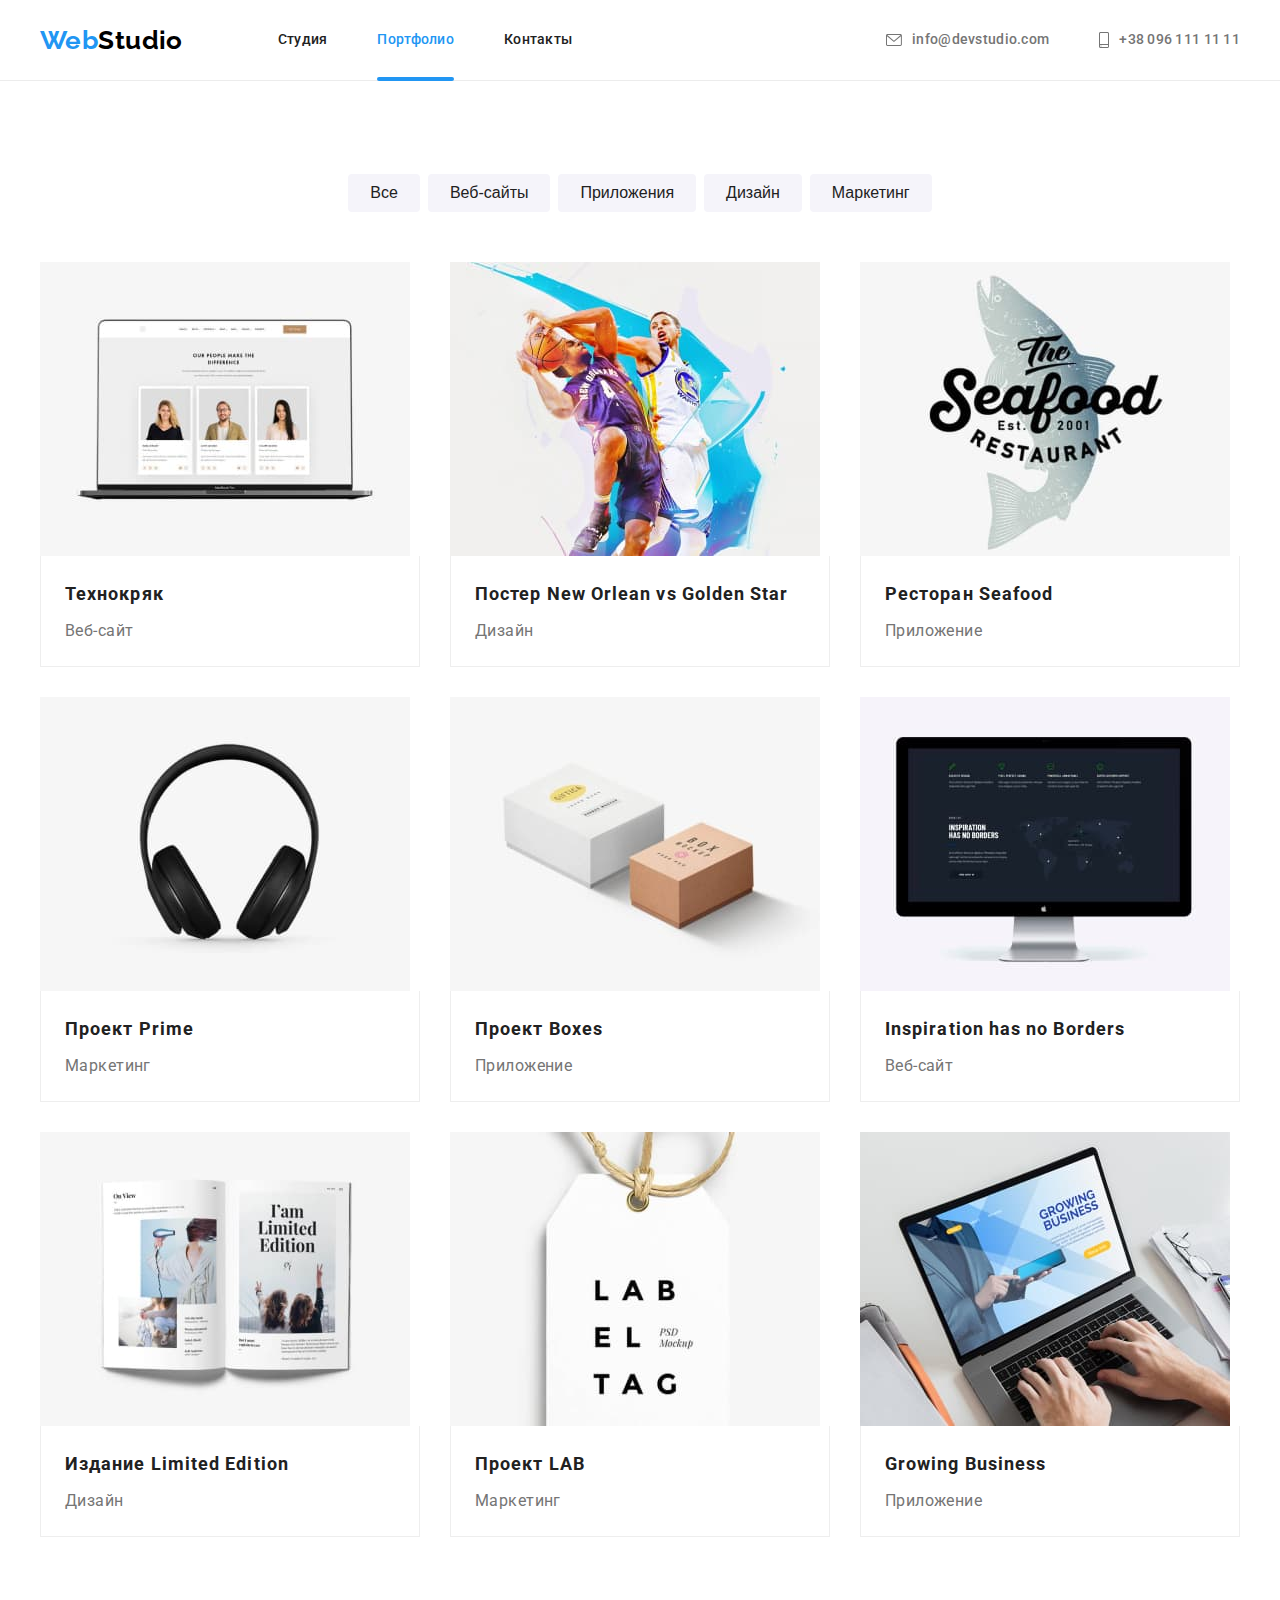
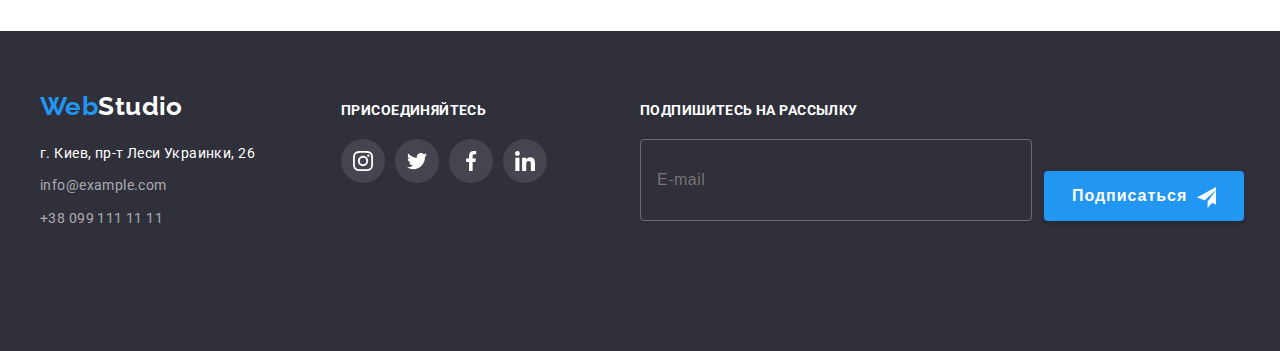
==== commit f580eae2: "add SASS" ====
--- a/portfolio.html
+++ b/portfolio.html
@@ -18,12 +18,12 @@
       crossorigin="anonymous"
       referrerpolicy="no-referrer"
     />
-    <link rel="stylesheet" href="./css/styles.css" />
+    <link rel="stylesheet" href="./css/portfolio.min.css" />
   </head>
   <body>
     <!--шапка-->
     <header class="page-header">
-      <div class="container header">
+      <div class="container page-header__header">
         <nav class="nav">
           <a href="" class="logo"><span class="logo--color">Web</span>Studio</a>
           <ul class="nav__list">
--- a/css/portfolio.min.css
+++ b/css/portfolio.min.css
@@ -0,0 +1 @@
+body{margin:0;color:#212121;background-color:#fff;font-family:Roboto,sans-serif;letter-spacing:.03em;font-size:14px}ul{list-style:none;padding-left:0;margin-top:0;margin-bottom:0}a{text-decoration:none}h1,h2,h3,h4,h5,h6,p{margin:0;padding:0}img{display:block;max-width:100%;height:auto}.container{width:1200px;padding-left:15px;padding-right:15px;margin-left:auto;margin-right:auto}.section{padding-top:94px;padding-bottom:94px}.title{margin-bottom:50px;font-size:36px;line-height:1.16;text-align:center;letter-spacing:.03em}.hidden-title{width:1px;height:1px;overflow:hidden;opacity:0;margin:-1px}.page-header{border-bottom:1px solid #ececec}.page-header__header{display:flex;align-items:center}.logo{align-self:center;color:#000;text-decoration:none;font-family:Raleway,sans-serif;font-weight:700;font-size:26px;line-height:1.19}.logo--color{color:#2196f3}.nav{display:flex}.nav__list{display:flex;margin-left:95px;position:relative}.nav__item+.nav__item{margin-left:50px}.nav__link{transition:color 250ms cubic-bezier(0.4, 0, 0.2, 1);display:block;padding-top:32px;padding-bottom:32px;color:#212121;text-decoration:none;font-weight:500;line-height:1.14;letter-spacing:.02em}.nav__link:hover,.nav__link:focus{color:#2196f3}.nav__link--current{position:relative;color:#2196f3}.nav__link--current::after{content:"";position:absolute;left:0;bottom:-1px;display:block;width:100%;height:4px;background:#2196f3;border-radius:2px}.auth-list{display:flex;margin-left:auto}.auth-list__link{transition:color 250ms cubic-bezier(0.4, 0, 0.2, 1);color:#757575;display:flex;align-items:center;font-weight:500;line-height:1.14;letter-spacing:.02em}.auth-list__link:hover,.auth-list__link:focus{color:#2196f3}.auth-list__item+.auth-list__item{margin-left:50px}.auth-list__icon{fill:currentColor;margin-right:10px}.portfolio{display:flex;justify-content:center;margin-bottom:50px}.portfolio__item+.portfolio__item{margin-left:8px}.portfolio__button{transition:color 250ms cubic-bezier(0.4, 0, 0.2, 1),background-color 250ms cubic-bezier(0.4, 0, 0.2, 1),box-shadow 250ms cubic-bezier(0.4, 0, 0.2, 1);border:0px;border-radius:4px;padding:6px 22px;color:#212121;background-color:#f5f4fa;cursor:pointer;font-weight:500;font-size:16px;line-height:1.62;text-align:center}.portfolio__button:hover,.portfolio__button:focus{color:#fff;background-color:#2196f3;box-shadow:0px 3px 1px rgba(0,0,0,.1),0px 1px 2px rgba(0,0,0,.08),0px 2px 2px rgba(0,0,0,.12);border-radius:4px}.portfolio-card-set{display:flex;flex-wrap:wrap;margin-left:-30px;margin-top:-30px}.portfolio-card-set__item{flex-basis:calc((100% - 90px)/3);margin-left:30px;margin-top:30px}.portfolio-card-set__link{display:block;transition:box-shadow 250ms cubic-bezier(0.4, 0, 0.2, 1)}.portfolio-card-set__link:hover,.portfolio-card-set__link:focus{box-shadow:0px 4px 4px rgba(0,0,0,.25)}.portfolio-card-set__content{padding:20px 24px;border-bottom:1px solid #eee;border-left:1px solid #eee;border-right:1px solid #eee;box-sizing:border-box}.portfolio-card-set__title{color:#212121;font-weight:700;font-size:18px;line-height:2;letter-spacing:.06em}.portfolio-card-set__text{margin-top:4px;color:#757575;font-size:16px;line-height:1.87}.portfolio-card-set__photo{position:relative;overflow:hidden}.portfolio-card-set__overlay{padding:63px 24px;position:absolute;top:0;left:0;width:100%;height:100%;background-color:rgba(33,150,243,.9);transform:translateY(101%);transition:transform 250ms cubic-bezier(0.4, 0, 0.2, 1)}.portfolio-card-set__link:hover .portfolio-card-set__overlay,.portfolio-card-set__link:focus .portfolio-card-set__overlay{transform:translateX(0)}.portfolio-card-set__desc{font-size:18px;line-height:1.56;letter-spacing:.03em;color:#fff}.footer{background-color:#2f303a;padding-top:60px;padding-bottom:60px}.logo--inverse{color:#fff}.box{display:flex;align-items:baseline}.box__address{margin-right:70px}.footer__item:not(:last-child){margin-bottom:9px}.footer__list{margin-top:20px;font-style:normal;margin-bottom:60px;width:231px}.footer__address{transition:color 250ms cubic-bezier(0.4, 0, 0.2, 1);color:#fff;line-height:1.71}.footer__address:hover,.footer__address:focus{color:#2196f3}.footer__mail{transition:color 250ms cubic-bezier(0.4, 0, 0.2, 1);color:rgba(255,255,255,.6);line-height:1.71}.footer__mail:hover,.footer__mail:focus{color:#2196f3}.footer__phone{transition:color 250ms cubic-bezier(0.4, 0, 0.2, 1);color:rgba(255,255,255,.6);line-height:1.71}.footer__phone:hover,.footer__phone:focus{color:#2196f3}.join-us__title{font-weight:700;line-height:1.14;text-transform:uppercase;color:#fff}.join-us__socials{display:flex;margin-top:20px}.join-us__item:not(:last-child){margin-right:10px}.join-us__link{transition:background-color 250ms cubic-bezier(0.4, 0, 0.2, 1);display:flex;width:44px;height:44px;border-radius:50%;justify-content:center;align-items:center;background-color:rgba(255,255,255,.1019607843);color:#fff}.join-us__link:hover,.join-us__link:focus{background-color:#2196f3}.join-us__icon{fill:currentColor}.form-footer{display:flex;align-items:flex-end;margin-left:93px}.form-footer__field{display:flex;flex-direction:column}.form-footer__label{font-weight:700;line-height:1.14;letter-spacing:.03em;text-transform:uppercase;color:#fff;margin-bottom:20px}.form-footer__mail{outline:none;margin-right:12px;width:358px;height:50px;padding:15px 16px;background:rgba(0,0,0,0);border:1px solid rgba(255,255,255,.3);border-radius:4px;font-size:16px;line-height:1.25;letter-spacing:.03em;color:rgba(255,255,255,.6)}.footer-btn__sign-up{width:200px;height:50px;padding:10px 28px;background:#2196f3;box-shadow:0px 4px 4px rgba(0,0,0,.15);border-radius:4px;border:none;font-weight:700;font-size:16px;line-height:1.88;display:flex;align-items:center;letter-spacing:.06em;color:#fff}.footer-btn__sign-up::after{content:"";background-image:url("data:image/svg+xml;charset=UTF-8,%3csvg width='24' height='24' fill='none' xmlns='http://www.w3.org/2000/svg'%3e%3cpath d='M24 0 0 13.5l7.67 2.84L19.5 5.25l-8.998 12.14.007.002-.009-.002V24l4.301-5.018L20.251 21 24 0Z' fill='%23fff'/%3e%3c/svg%3e");width:24px;height:24px;margin-left:10px}/*# sourceMappingURL=portfolio.min.css.map */